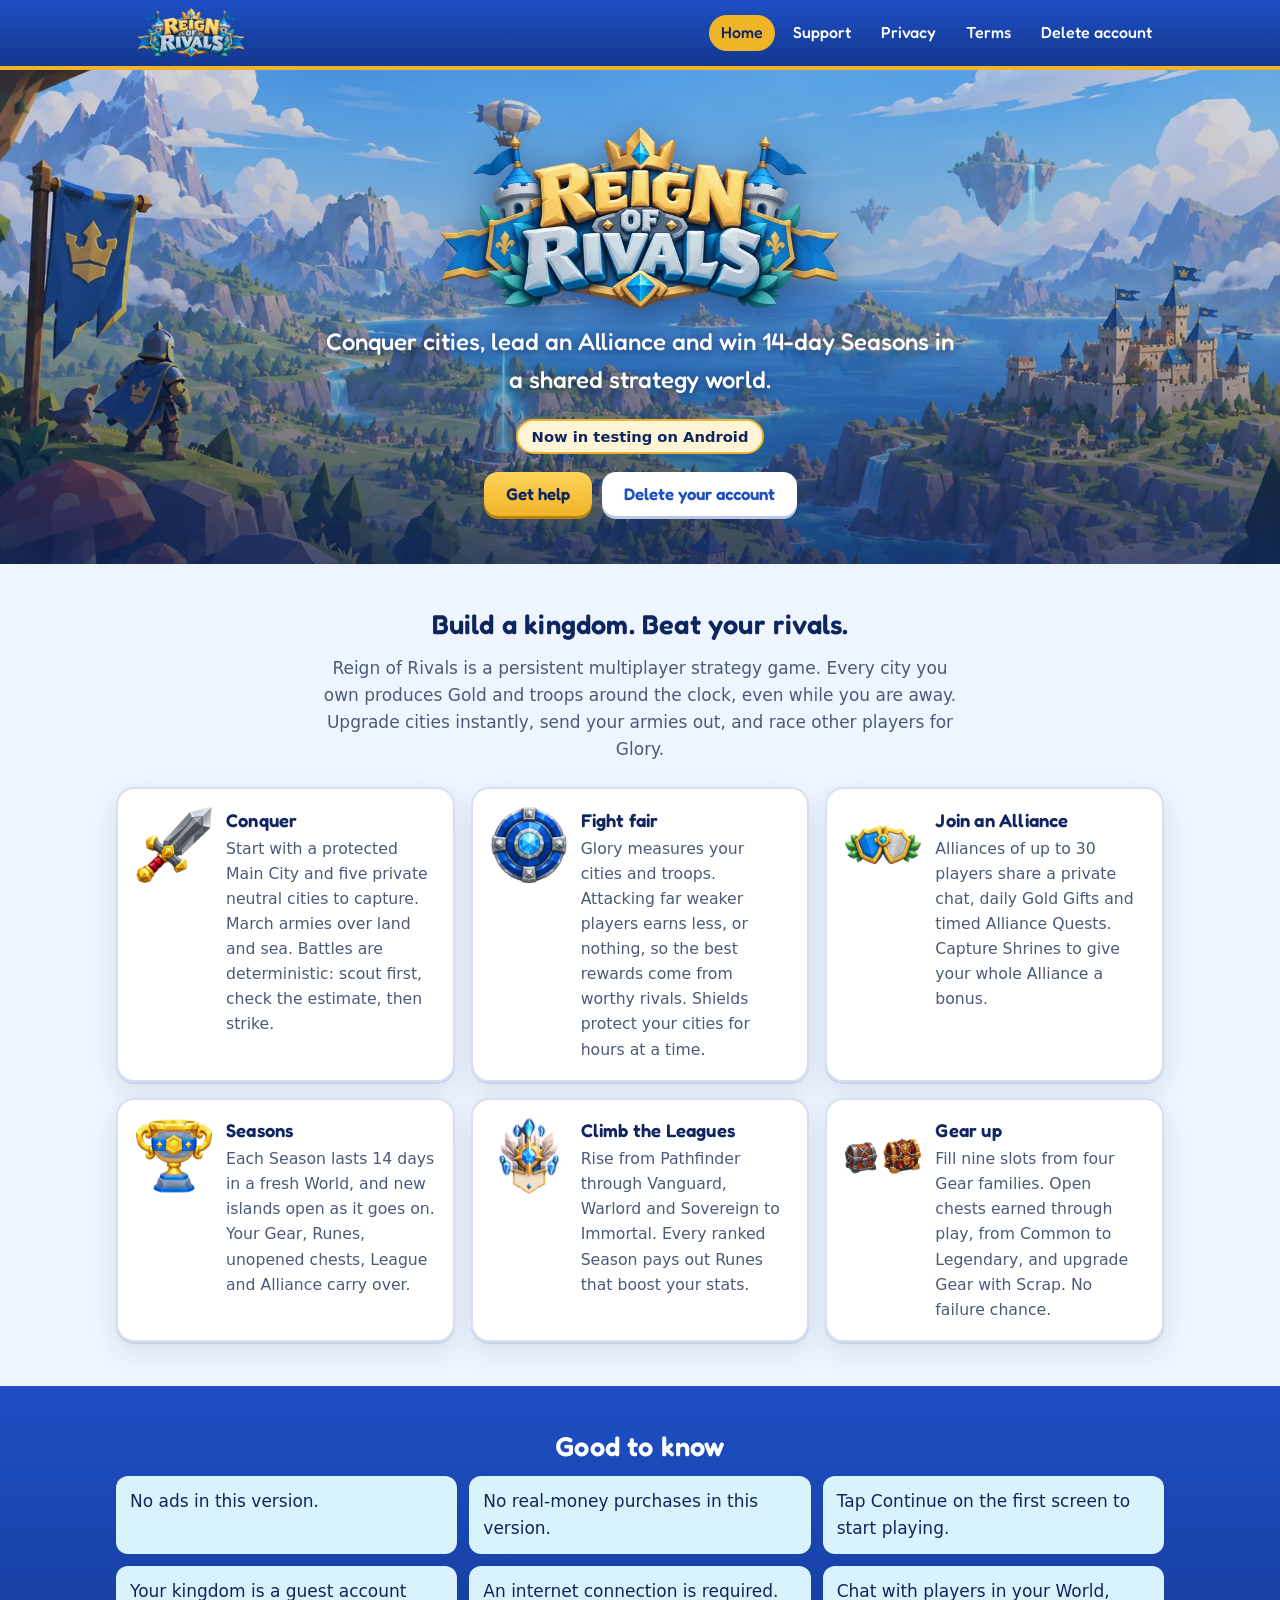
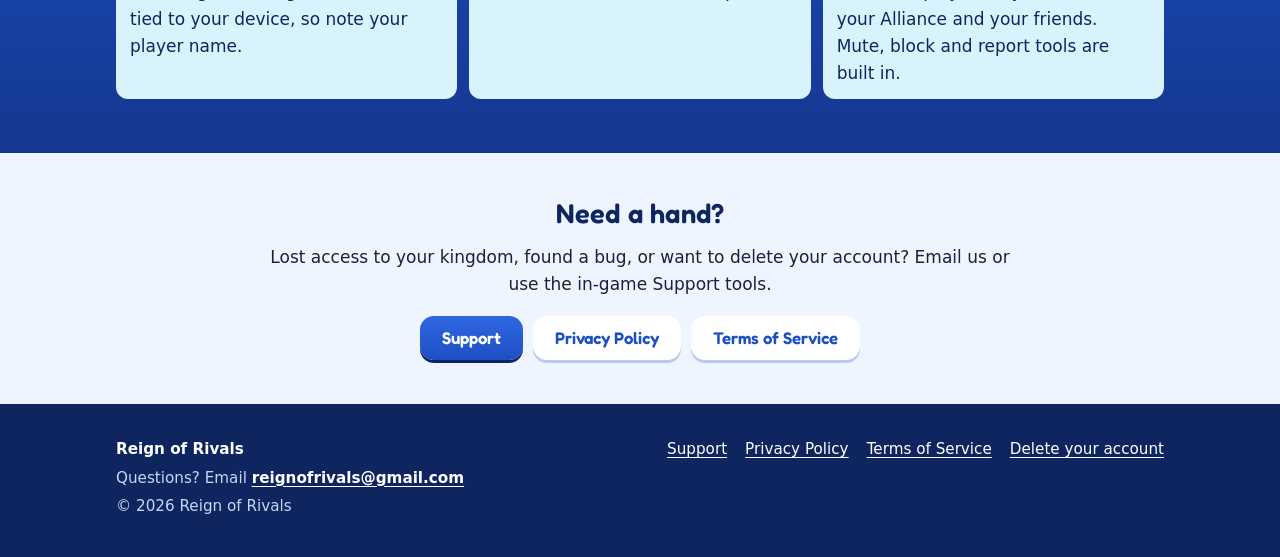
==== index.html @ 09ab2550 "Reign of Rivals public website: home, support, privacy, terms, account deletion Static HTML/CSS for " ====
<!doctype html>
<html lang="en">
<head>
<meta charset="utf-8">
<meta name="viewport" content="width=device-width, initial-scale=1">
<title>Reign of Rivals: conquer cities, lead an Alliance, win the Season</title>
<meta name="description" content="Reign of Rivals is a multiplayer strategy game for Android. Conquer cities, lead an Alliance and win 14-day Seasons.">
<link rel="canonical" href="https://kingdombeta.com/">
<meta name="robots" content="index, follow">
<meta name="theme-color" content="#1d4fc4">
<meta property="og:type" content="website">
<meta property="og:site_name" content="Reign of Rivals">
<meta property="og:title" content="Reign of Rivals: conquer cities, lead an Alliance, win the Season">
<meta property="og:description" content="Reign of Rivals is a multiplayer strategy game for Android. Conquer cities, lead an Alliance and win 14-day Seasons.">
<meta property="og:url" content="https://kingdombeta.com/">
<meta property="og:image" content="https://kingdombeta.com/assets/img/og-image.jpg">
<meta name="twitter:card" content="summary_large_image">
<link rel="icon" type="image/png" sizes="32x32" href="assets/img/icon-32.png">
<link rel="icon" type="image/png" sizes="192x192" href="assets/img/icon-192.png">
<link rel="apple-touch-icon" href="assets/img/icon-180.png">
<link rel="preload" href="assets/fonts/fredoka.woff2" as="font" type="font/woff2" crossorigin>
<link rel="stylesheet" href="assets/site.css">
</head>
<body>
<a class="skip" href="#main">Skip to content</a>
<header class="site-head">
  <div class="wrap">
    <a class="brand" href="./" aria-label="Reign of Rivals home"><img src="assets/img/logo-sm.webp" width="360" height="120" alt="Reign of Rivals"></a>
    <nav aria-label="Main">
    <ul class="nav">
      <li><a href="./" aria-current="page">Home</a></li>
      <li><a href="support">Support</a></li>
      <li><a href="privacy">Privacy</a></li>
      <li><a href="terms">Terms</a></li>
      <li><a href="delete-account">Delete account</a></li>
    </ul>
    </nav>
  </div>
</header>
<main id="main">
<section class="hero" aria-labelledby="hero-title">
  <picture class="hero-bg">
    <source media="(max-width: 700px)" srcset="assets/img/hero-m.webp">
    <img src="assets/img/hero.webp" width="1600" height="900" alt="" fetchpriority="high">
  </picture>
  <div class="hero-inner">
    <h1 id="hero-title" style="margin:0"><img class="hero-logo" src="assets/img/logo.webp" width="900" height="300" alt="Reign of Rivals"></h1>
    <p class="tag">Conquer cities, lead an Alliance and win 14-day Seasons in a shared strategy world.</p>
    <span class="pill">Now in testing on Android</span>
    <div class="cta">
      <a class="btn btn-gold" href="support">Get help</a>
      <a class="btn btn-light" href="delete-account">Delete your account</a>
    </div>
  </div>
</section>

<section class="section" aria-labelledby="about">
  <div class="wrap">
    <h2 id="about" class="section-title">Build a kingdom. Beat your rivals.</h2>
    <p class="lede">Reign of Rivals is a persistent multiplayer strategy game. Every city you own produces Gold and troops around the clock, even while you are away. Upgrade cities instantly, send your armies out, and race other players for Glory.</p>
    <div class="grid">
      <div class="card feature">
        <img src="assets/img/f-conquer.webp" width="76" height="76" alt="" loading="lazy" decoding="async">
        <div><h3>Conquer</h3><p>Start with a protected Main City and five private neutral cities to capture. March armies over land and sea. Battles are deterministic: scout first, check the estimate, then strike.</p></div>
      </div>
      <div class="card feature">
        <img src="assets/img/f-shield.webp" width="76" height="76" alt="" loading="lazy" decoding="async">
        <div><h3>Fight fair</h3><p>Glory measures your cities and troops. Attacking far weaker players earns less, or nothing, so the best rewards come from worthy rivals. Shields protect your cities for hours at a time.</p></div>
      </div>
      <div class="card feature">
        <img src="assets/img/f-alliance.webp" width="76" height="76" alt="" loading="lazy" decoding="async">
        <div><h3>Join an Alliance</h3><p>Alliances of up to 30 players share a private chat, daily Gold Gifts and timed Alliance Quests. Capture Shrines to give your whole Alliance a bonus.</p></div>
      </div>
      <div class="card feature">
        <img src="assets/img/f-season.webp" width="76" height="76" alt="" loading="lazy" decoding="async">
        <div><h3>Seasons</h3><p>Each Season lasts 14 days in a fresh World, and new islands open as it goes on. Your Gear, Runes, unopened chests, League and Alliance carry over.</p></div>
      </div>
      <div class="card feature">
        <img src="assets/img/f-league.webp" width="76" height="76" alt="" loading="lazy" decoding="async">
        <div><h3>Climb the Leagues</h3><p>Rise from Pathfinder through Vanguard, Warlord and Sovereign to Immortal. Every ranked Season pays out Runes that boost your stats.</p></div>
      </div>
      <div class="card feature">
        <img src="assets/img/f-gear.webp" width="76" height="76" alt="" loading="lazy" decoding="async">
        <div><h3>Gear up</h3><p>Fill nine slots from four Gear families. Open chests earned through play, from Common to Legendary, and upgrade Gear with Scrap. No failure chance.</p></div>
      </div>
    </div>
  </div>
</section>

<section class="section band" aria-labelledby="know">
  <div class="wrap">
    <h2 id="know" class="section-title">Good to know</h2>
    <ul class="facts" style="color:var(--royal-ink)">
      <li>No ads in this version.</li>
      <li>No real-money purchases in this version.</li>
      <li>Tap Continue on the first screen to start playing.</li>
      <li>Your kingdom is a guest account tied to your device, so note your player name.</li>
      <li>An internet connection is required.</li>
      <li>Chat with players in your World, your Alliance and your friends. Mute, block and report tools are built in.</li>
    </ul>
  </div>
</section>

<section class="section" aria-labelledby="help">
  <div class="wrap narrow" style="text-align:center">
    <h2 id="help" class="section-title">Need a hand?</h2>
    <p>Lost access to your kingdom, found a bug, or want to delete your account? Email us or use the in-game Support tools.</p>
    <div class="cta">
      <a class="btn btn-blue" href="support">Support</a>
      <a class="btn btn-light" href="privacy">Privacy Policy</a>
      <a class="btn btn-light" href="terms">Terms of Service</a>
    </div>
  </div>
</section>
</main>
<footer class="site-foot">
  <div class="wrap">
    <div>
      <p><strong style="color:#fff">Reign of Rivals</strong></p>
      <p>Questions? Email <a class="mail" href="mailto:reignofrivals@gmail.com">reignofrivals@gmail.com</a></p>
      <p>&copy; 2026 Reign of Rivals</p>
    </div>
    <nav aria-label="Footer">
      <ul>
        <li><a href="support">Support</a></li>
        <li><a href="privacy">Privacy Policy</a></li>
        <li><a href="terms">Terms of Service</a></li>
        <li><a href="delete-account">Delete your account</a></li>
      </ul>
    </nav>
  </div>
</footer>
</body>
</html>
---- assets/site.css ----
/* Reign of Rivals public site. One stylesheet, no framework. */
@font-face{font-family:"Fredoka";src:url("/assets/fonts/fredoka.woff2") format("woff2");font-weight:300 700;font-stretch:75% 125%;font-display:swap}

:root{
  --royal:#1d4fc4;--royal-deep:#14378f;--royal-ink:#0f2560;
  --cyan:#25b9e8;--cyan-soft:#d9f3fc;
  --gold:#f0b429;--gold-deep:#b9800f;--gold-soft:#fff4d6;
  --sky:#eef5ff;--paper:#ffffff;--ink:#16233f;--muted:#4c5a78;--line:#d5e0f2;
  --danger:#b4232f;
  --radius:18px;--radius-sm:12px;
  --shadow:0 2px 0 rgba(15,37,96,.10),0 10px 28px rgba(15,37,96,.10);
  --head:"Fredoka","Trebuchet MS","Segoe UI",system-ui,sans-serif;
  --body:system-ui,-apple-system,"Segoe UI",Roboto,"Helvetica Neue",Arial,sans-serif;
}
*{box-sizing:border-box}
html{-webkit-text-size-adjust:100%;scroll-behavior:smooth}
@media (prefers-reduced-motion:reduce){html{scroll-behavior:auto}}
body{margin:0;background:var(--sky);color:var(--ink);font:17px/1.6 var(--body);overflow-x:hidden}
img{max-width:100%;height:auto;display:block}
a{color:var(--royal);text-underline-offset:3px}
a:hover{color:var(--royal-deep)}
:focus-visible{outline:3px solid var(--gold);outline-offset:3px;border-radius:6px}
h1,h2,h3{font-family:var(--head);font-weight:600;line-height:1.2;color:var(--royal-ink);letter-spacing:.2px}
h1{font-size:clamp(1.9rem,5.5vw,2.7rem);margin:0 0 .4em}
h2{font-size:clamp(1.35rem,3.6vw,1.7rem);margin:1.8em 0 .5em}
h3{font-size:1.15rem;margin:1.4em 0 .4em}
p,ul,ol{margin:.6em 0}
ul,ol{padding-left:1.4em}
li{margin:.3em 0}
strong{color:var(--royal-ink)}
.skip{position:absolute;left:-999px;top:8px;background:var(--paper);padding:8px 14px;border-radius:8px;z-index:10}
.skip:focus{left:16px}
.wrap{max-width:1080px;margin:0 auto;padding:0 16px}
.narrow{max-width:800px}

/* Header */
.site-head{background:linear-gradient(180deg,var(--royal) 0%,var(--royal-deep) 100%);border-bottom:4px solid var(--gold);position:relative;z-index:2}
.site-head .wrap{display:flex;align-items:center;justify-content:space-between;gap:12px;flex-wrap:wrap;padding-top:8px;padding-bottom:8px}
.brand{display:block;flex:0 0 auto}
.brand img{width:150px;height:auto}
.nav{display:flex;flex-wrap:wrap;gap:4px 6px;margin:0;padding:0;list-style:none}
.nav a{display:block;color:#fff;text-decoration:none;font-family:var(--head);font-weight:500;font-size:1rem;padding:8px 12px;border-radius:999px;line-height:1.2}
.nav a:hover{background:rgba(255,255,255,.14);color:#fff}
.nav a[aria-current="page"]{background:var(--gold);color:var(--royal-ink)}
@media (max-width:720px){
  .site-head .wrap{justify-content:center}
  .brand img{width:132px}
  .nav{justify-content:center}
  .nav a{font-size:.95rem;padding:7px 10px}
}

/* Hero */
.hero{position:relative;color:#fff;overflow:hidden;background:#3c7fd6}
.hero picture,.hero .hero-bg{position:absolute;inset:0}
.hero .hero-bg img{width:100%;height:100%;object-fit:cover;object-position:60% 40%}
.hero::after{content:"";position:absolute;inset:0;background:linear-gradient(180deg,rgba(15,37,96,.15) 0%,rgba(15,37,96,.30) 55%,rgba(15,37,96,.78) 100%)}
.hero-inner{position:relative;z-index:1;text-align:center;padding:56px 16px 48px;max-width:860px;margin:0 auto}
.hero-logo{width:min(560px,92%);margin:0 auto 10px;filter:drop-shadow(0 8px 18px rgba(10,25,70,.45))}
.hero p.tag{font-family:var(--head);font-size:clamp(1.15rem,3.4vw,1.5rem);font-weight:500;margin:.3em auto .8em;max-width:640px;text-shadow:0 2px 8px rgba(10,25,70,.7)}
.pill{display:inline-block;background:var(--gold-soft);color:var(--royal-ink);border:2px solid var(--gold);border-radius:999px;padding:4px 14px;font-weight:600;font-size:.92rem}
.cta{display:flex;gap:10px;justify-content:center;flex-wrap:wrap;margin-top:18px}
.btn{display:inline-block;font-family:var(--head);font-weight:600;font-size:1.05rem;text-decoration:none;padding:12px 22px;border-radius:14px;border:0;line-height:1.2;transition:transform .12s ease}
.btn:hover{transform:translateY(-1px)}
@media (prefers-reduced-motion:reduce){.btn{transition:none}.btn:hover{transform:none}}
.btn-gold{background:linear-gradient(180deg,#ffd35a,var(--gold));color:var(--royal-ink);box-shadow:0 3px 0 var(--gold-deep)}
.btn-gold:hover{color:var(--royal-ink)}
.btn-light{background:#fff;color:var(--royal);box-shadow:0 3px 0 #b9c9ea}
.btn-light:hover{color:var(--royal-deep)}
.btn-blue{background:linear-gradient(180deg,#2f66e0,var(--royal));color:#fff;box-shadow:0 3px 0 var(--royal-ink)}
.btn-blue:hover{color:#fff}

/* Sections and cards */
.section{padding:44px 0}
.section-title{text-align:center;margin-top:0}
.lede{text-align:center;color:var(--muted);max-width:640px;margin:0 auto 24px}
.grid{display:grid;grid-template-columns:repeat(auto-fit,minmax(min(100%,300px),1fr));gap:16px}
.card{background:var(--paper);border:2px solid var(--line);border-radius:var(--radius);padding:18px;box-shadow:var(--shadow)}
.feature{display:flex;gap:14px;align-items:flex-start}
.feature img{width:76px;height:76px;flex:0 0 76px}
.feature h3{margin:.1em 0 .25em}
.feature p{margin:0;color:var(--muted);font-size:.98rem}
.facts{display:grid;grid-template-columns:repeat(auto-fit,minmax(min(100%,290px),1fr));gap:12px;list-style:none;padding:0}
.facts li{background:var(--cyan-soft);border-radius:var(--radius-sm);padding:12px 14px;margin:0;font-weight:500}
.band{background:linear-gradient(180deg,var(--royal) 0%,var(--royal-deep) 100%);color:#fff}
.band h2{color:#fff}
.band a{color:#fff}

/* Document pages */
.page-head{background:linear-gradient(180deg,#dcebff 0%,var(--sky) 100%);padding:34px 0 8px}
.page-head p.meta{color:var(--muted);margin:0}
.doc{background:var(--paper);border:2px solid var(--line);border-radius:var(--radius);padding:22px 20px 26px;margin:16px auto 48px;box-shadow:var(--shadow)}
.doc>h2:first-child{margin-top:.2em}
.doc h2{border-top:2px solid var(--line);padding-top:.9em}
.doc h2.plain{border-top:0;padding-top:0}
@media (max-width:480px){.doc{padding:18px 14px 22px}body{font-size:16px}}
.toc{background:var(--sky);border-radius:var(--radius-sm);padding:12px 16px;margin:12px 0 4px}
.toc ol{margin:.2em 0;columns:2 220px;column-gap:24px}
.toc li{break-inside:avoid}
.note{border-left:5px solid var(--cyan);background:var(--cyan-soft);border-radius:10px;padding:12px 14px;margin:14px 0}
.note.gold{border-left-color:var(--gold);background:var(--gold-soft)}
.note.warn{border-left-color:var(--danger);background:#fdecee}
.note p:first-child{margin-top:0}.note p:last-child{margin-bottom:0}
.steps{counter-reset:s;list-style:none;padding:0}
.steps>li{counter-increment:s;position:relative;padding-left:46px;margin:.7em 0;min-height:34px}
.steps>li::before{content:counter(s);position:absolute;left:0;top:-2px;width:34px;height:34px;border-radius:50%;background:var(--royal);color:#fff;font-family:var(--head);font-weight:600;display:flex;align-items:center;justify-content:center}
.table-wrap{overflow-x:auto;margin:12px 0;border-radius:var(--radius-sm);border:2px solid var(--line)}
table{border-collapse:collapse;width:100%;font-size:.95rem}
th,td{padding:10px 12px;text-align:left;vertical-align:top;border-bottom:1px solid var(--line)}
tr:last-child td{border-bottom:0}
th{background:var(--sky);font-family:var(--head);font-weight:600;color:var(--royal-ink)}
td:first-child{width:46%}
@media (max-width:560px){
  table,thead,tbody,tr,th,td{display:block}
  thead{position:absolute;left:-9999px}
  tr{border-bottom:2px solid var(--line);padding:8px 0}
  tr:last-child{border-bottom:0}
  td{border:0;padding:4px 12px;width:auto!important}
  td::before{content:attr(data-label);display:block;font-weight:700;font-size:.8rem;text-transform:uppercase;letter-spacing:.04em;color:var(--muted)}
}
.ui{font-weight:700;color:var(--royal-ink);white-space:nowrap}
.mail{font-weight:700;overflow-wrap:anywhere}
.cols{display:grid;grid-template-columns:repeat(auto-fit,minmax(min(100%,300px),1fr));gap:16px;margin:16px 0}
.cols .card h3{margin-top:0}

/* Footer */
.site-foot{background:var(--royal-ink);color:#c9d6f3;padding:28px 0 34px;font-size:.95rem}
.site-foot .wrap{display:flex;flex-wrap:wrap;gap:16px 28px;justify-content:space-between;align-items:flex-start}
.site-foot a{color:#fff}
.site-foot ul{list-style:none;padding:0;margin:0;display:flex;flex-wrap:wrap;gap:6px 18px}
.site-foot p{margin:.3em 0}
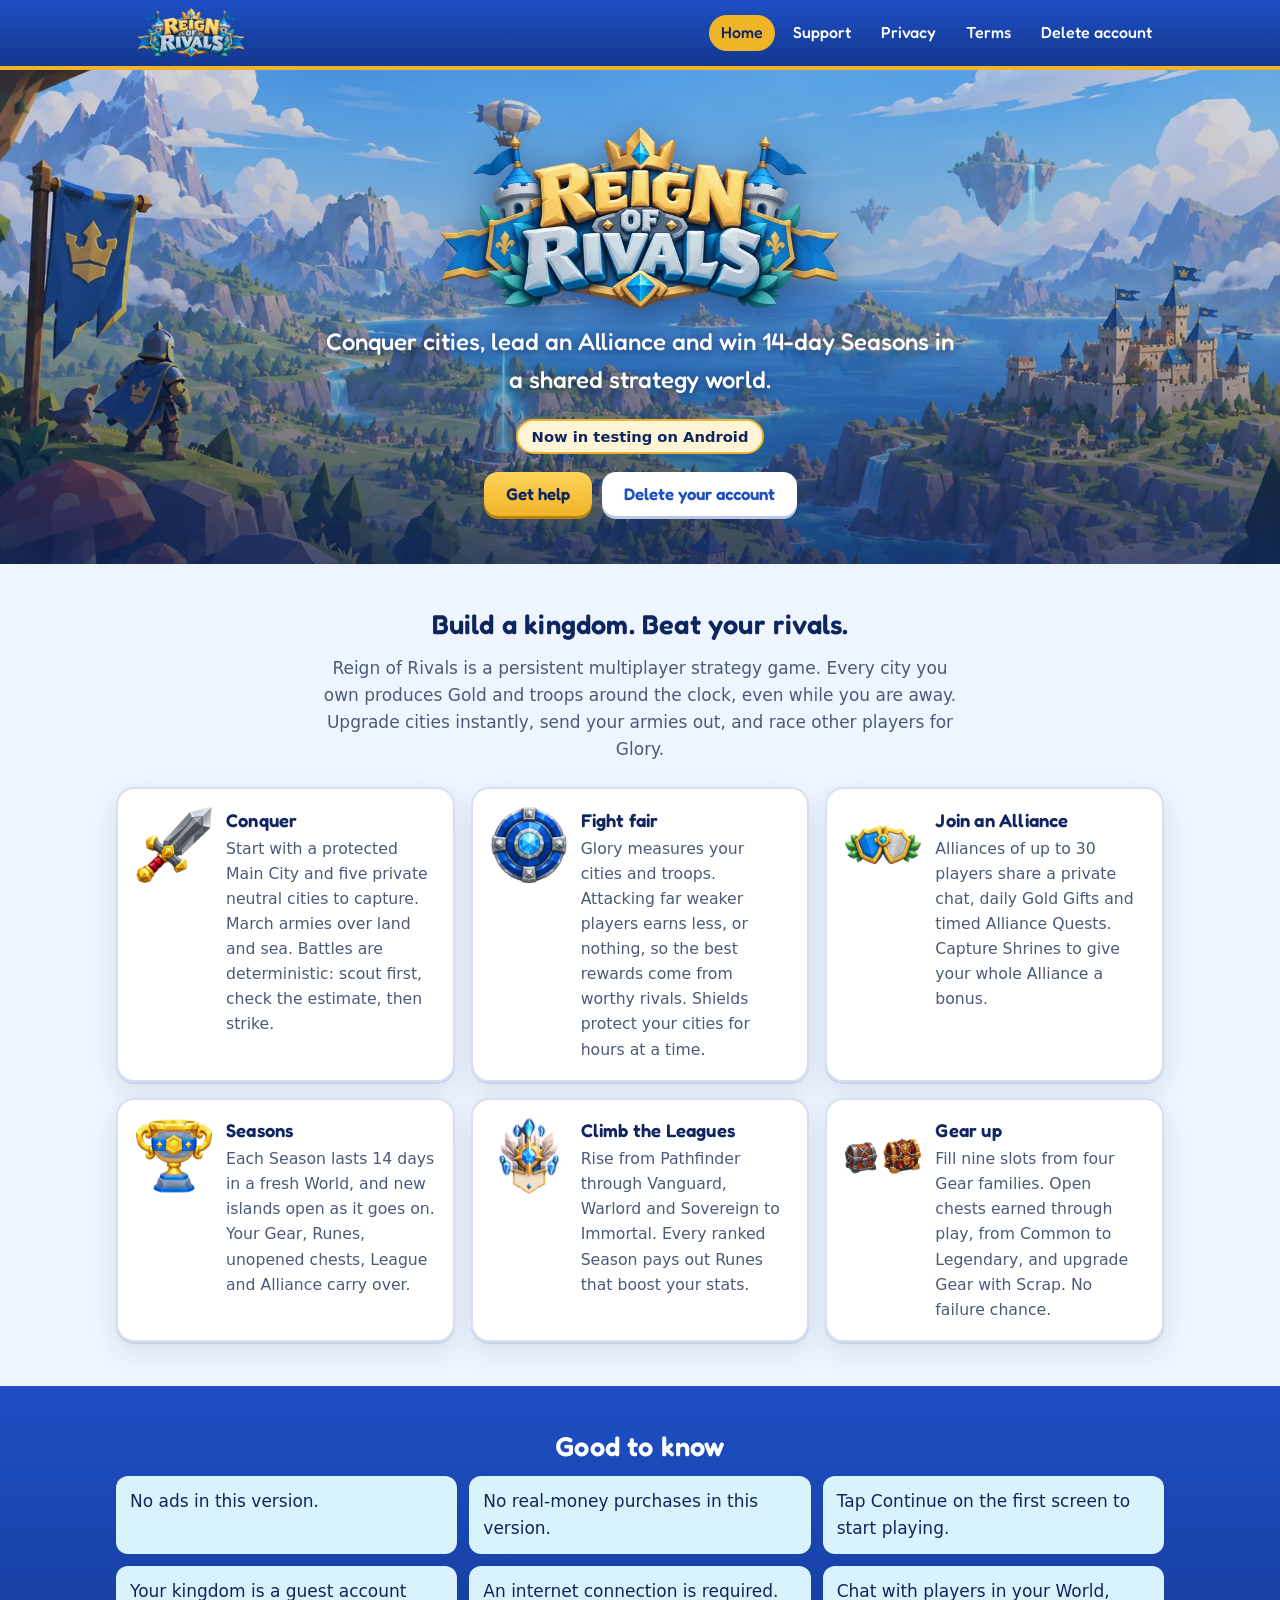
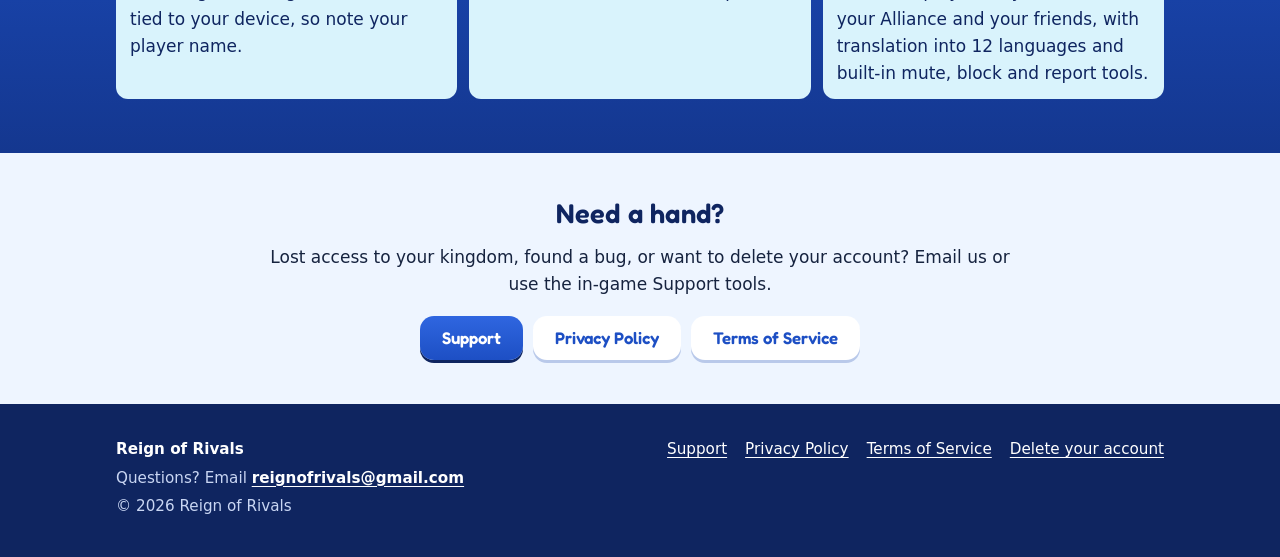
==== commit a6e41bf8: "Sync legal pages with the live game: translation, starter-land reclaim, age 14+ - Privacy: Google Cl" ====
--- a/index.html
+++ b/index.html
@@ -96,7 +96,7 @@
       <li>Tap Continue on the first screen to start playing.</li>
       <li>Your kingdom is a guest account tied to your device, so note your player name.</li>
       <li>An internet connection is required.</li>
-      <li>Chat with players in your World, your Alliance and your friends. Mute, block and report tools are built in.</li>
+      <li>Chat with players in your World, your Alliance and your friends, with translation into 12 languages and built-in mute, block and report tools.</li>
     </ul>
   </div>
 </section>
--- a/assets/site.css
+++ b/assets/site.css
@@ -1,5 +1,5 @@
 /* Reign of Rivals public site. One stylesheet, no framework. */
-@font-face{font-family:"Fredoka";src:url("/assets/fonts/fredoka.woff2") format("woff2");font-weight:300 700;font-stretch:75% 125%;font-display:swap}
+@font-face{font-family:"Fredoka";src:url("fonts/fredoka.woff2") format("woff2");font-weight:300 700;font-stretch:75% 125%;font-display:swap}
 
 :root{
   --royal:#1d4fc4;--royal-deep:#14378f;--royal-ink:#0f2560;
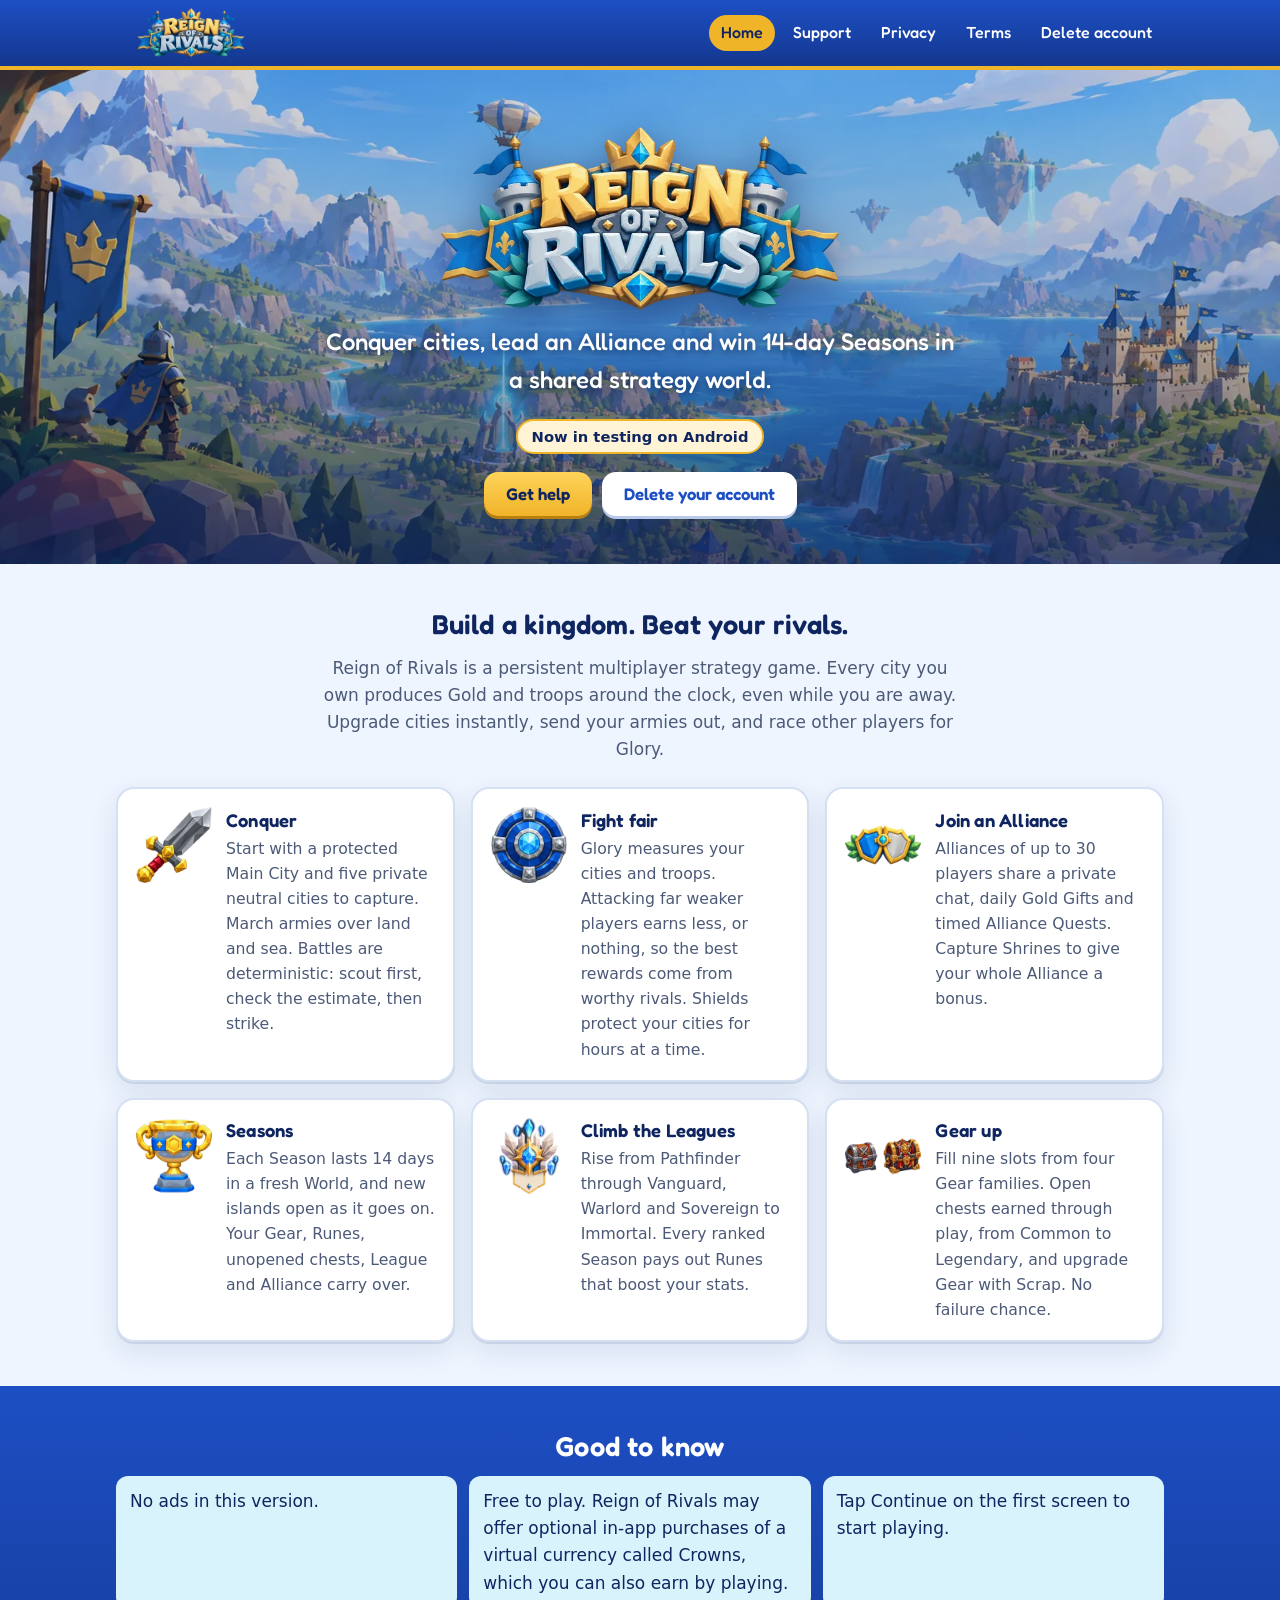
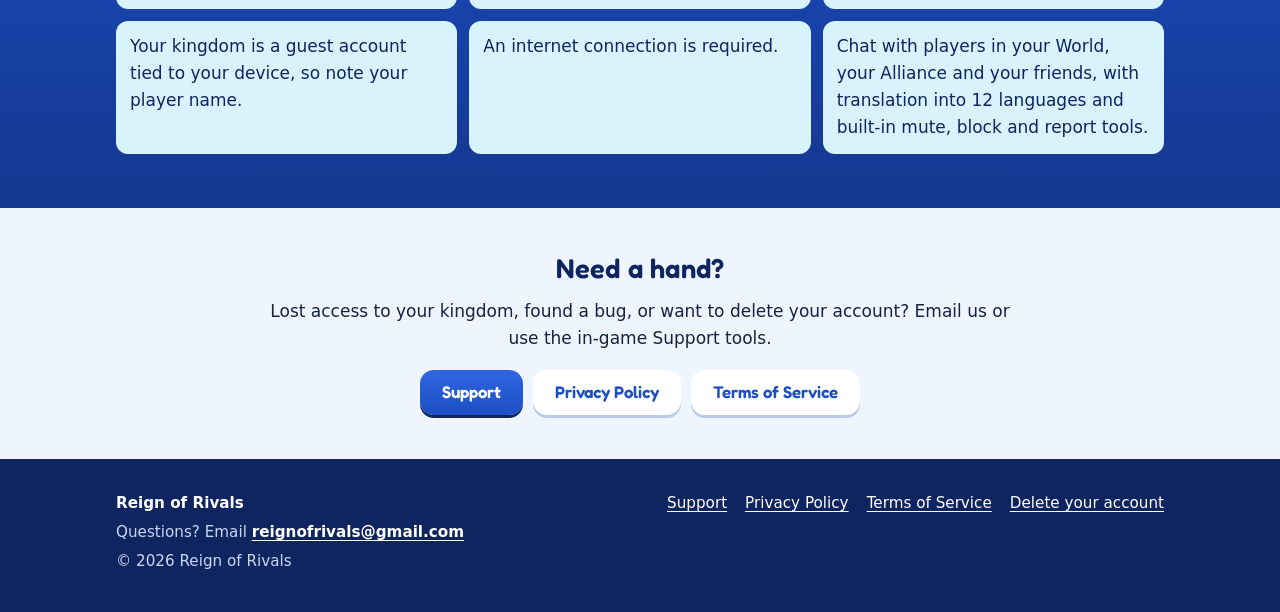
==== commit 9e4294d3: "Replace "no real-money purchases" with optional Crown purchases via Google Play Home, Terms, Privacy" ====
--- a/index.html
+++ b/index.html
@@ -92,7 +92,7 @@
     <h2 id="know" class="section-title">Good to know</h2>
     <ul class="facts" style="color:var(--royal-ink)">
       <li>No ads in this version.</li>
-      <li>No real-money purchases in this version.</li>
+      <li>Free to play. Reign of Rivals may offer optional in-app purchases of a virtual currency called Crowns, which you can also earn by playing.</li>
       <li>Tap Continue on the first screen to start playing.</li>
       <li>Your kingdom is a guest account tied to your device, so note your player name.</li>
       <li>An internet connection is required.</li>
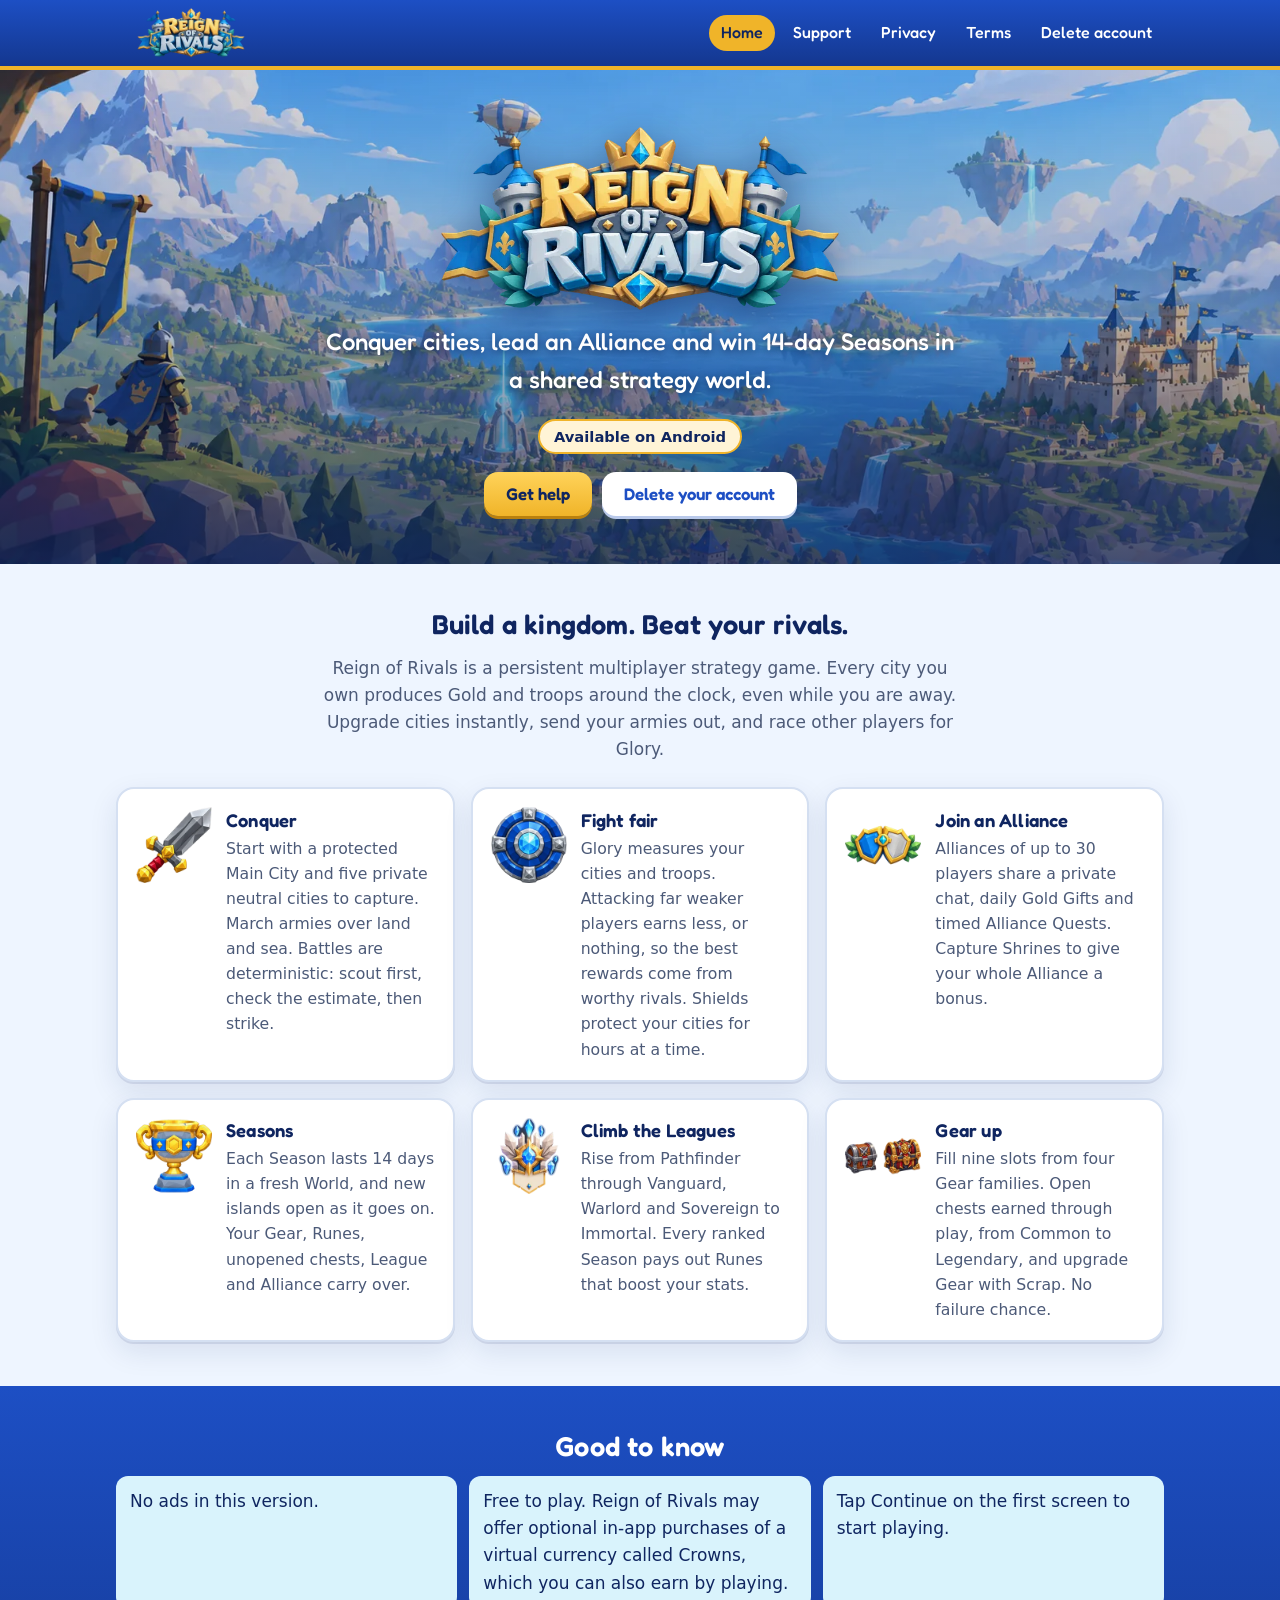
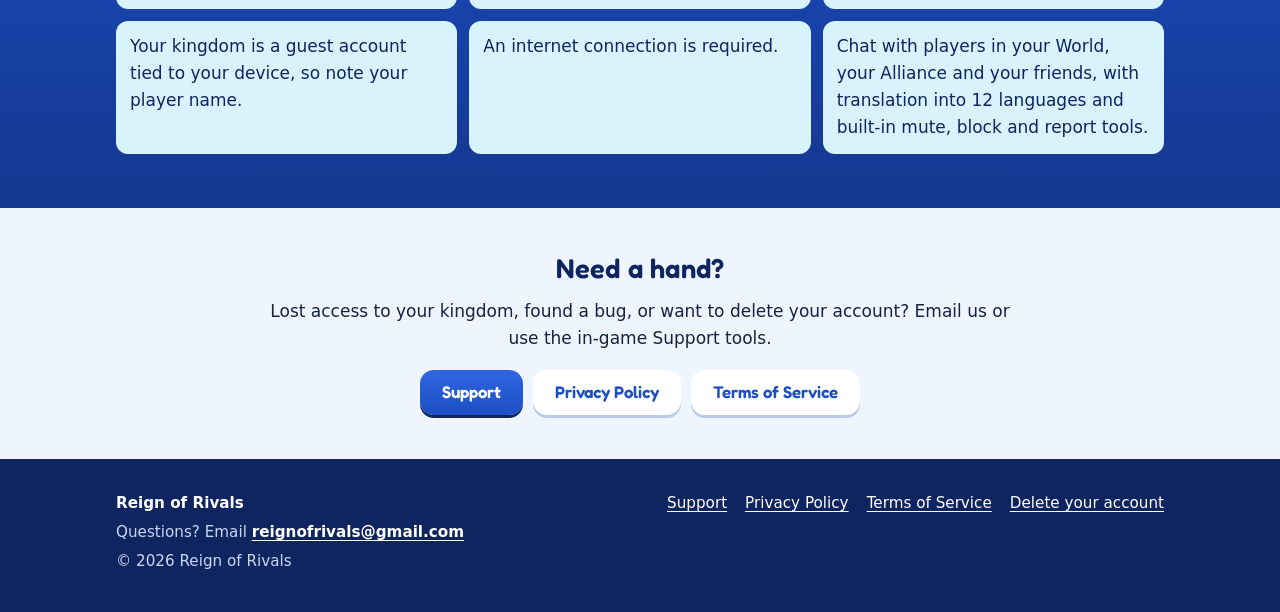
==== commit d95b6071: "Public launch legal text (prepared, not published): Terms section 8 without testing wording, optiona" ====
--- a/index.html
+++ b/index.html
@@ -46,7 +46,7 @@
   <div class="hero-inner">
     <h1 id="hero-title" style="margin:0"><img class="hero-logo" src="assets/img/logo.webp" width="900" height="300" alt="Reign of Rivals"></h1>
     <p class="tag">Conquer cities, lead an Alliance and win 14-day Seasons in a shared strategy world.</p>
-    <span class="pill">Now in testing on Android</span>
+    <span class="pill">Available on Android</span>
     <div class="cta">
       <a class="btn btn-gold" href="support">Get help</a>
       <a class="btn btn-light" href="delete-account">Delete your account</a>
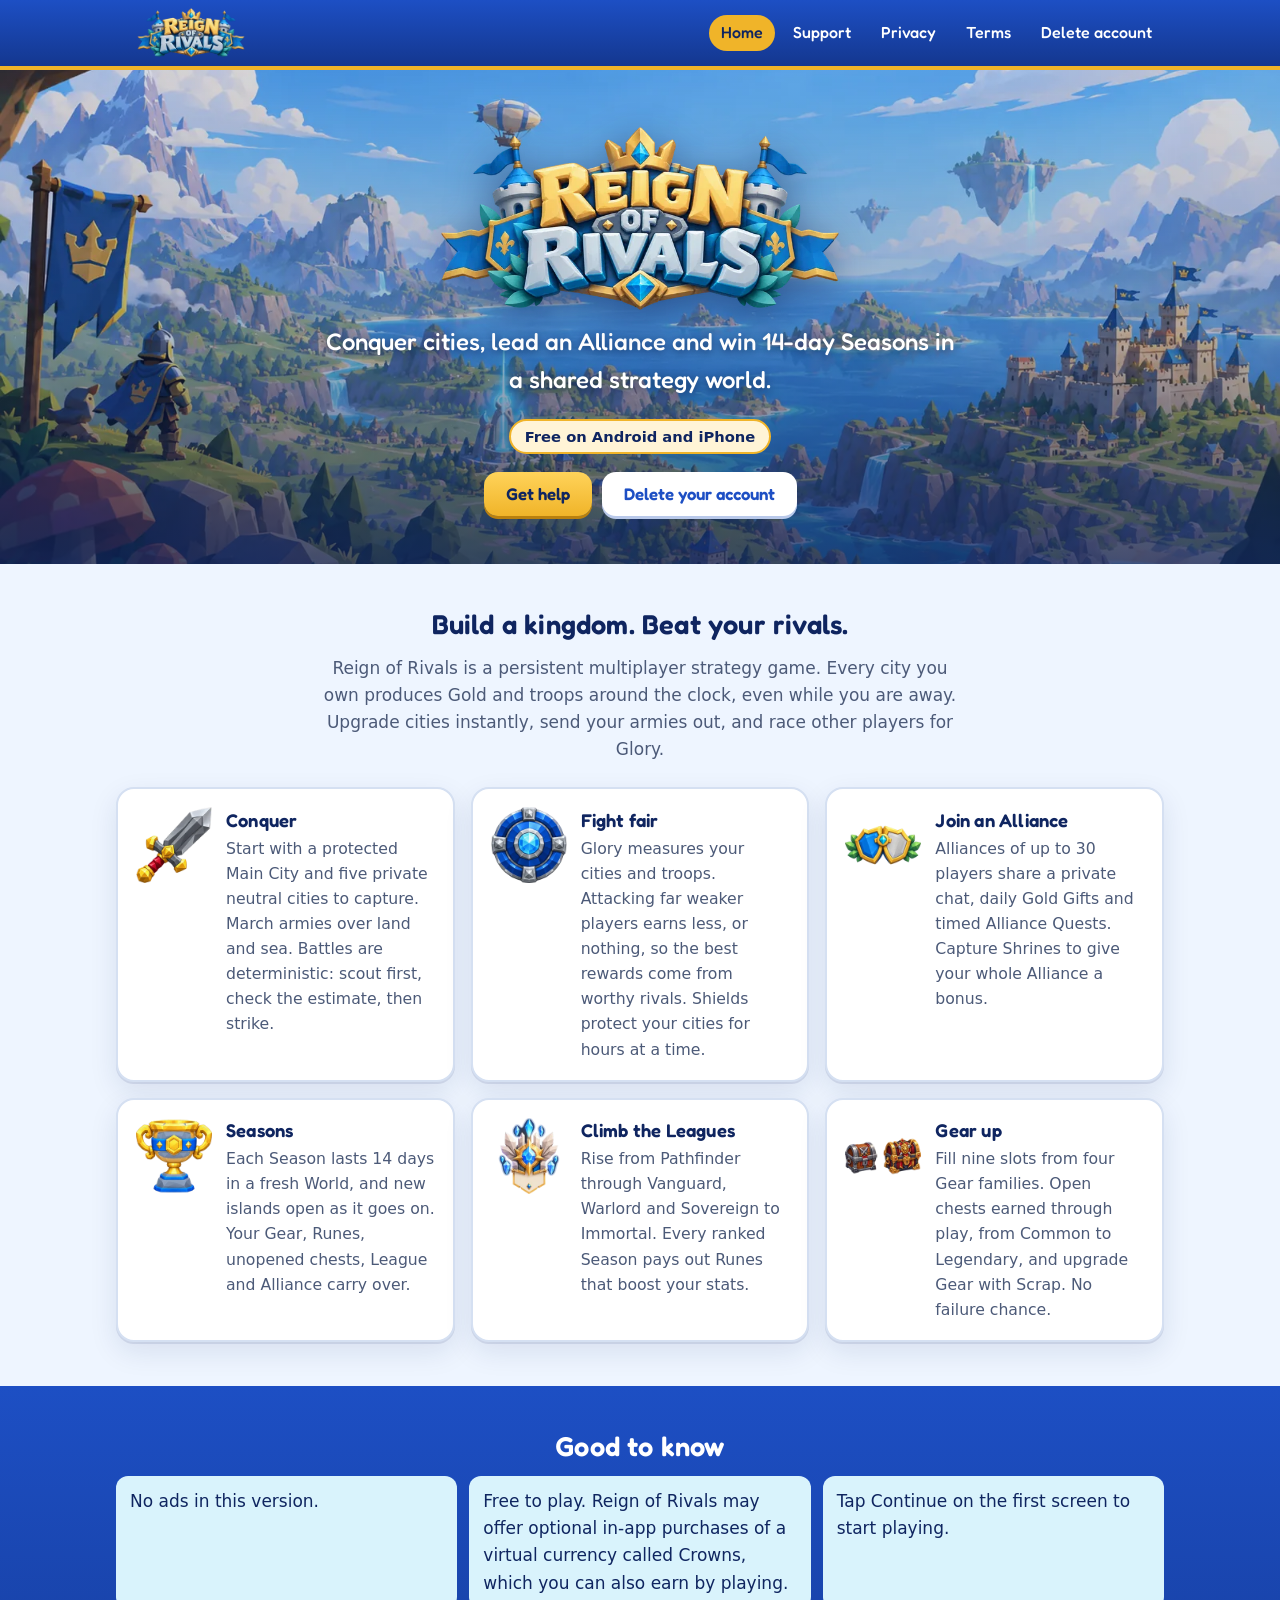
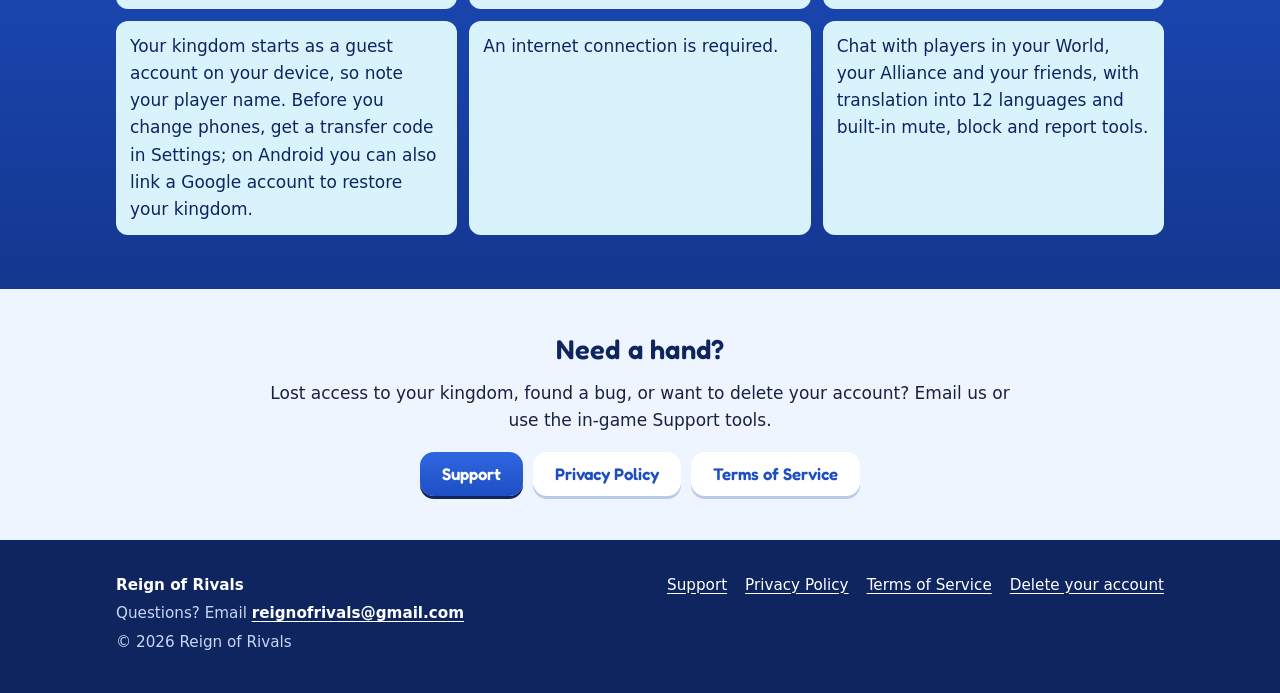
==== commit eec232a0: "Legal pages for V15: iOS, optional Google sign-in, transfer codes, web deletion - Privacy/Terms/Supp" ====
--- a/index.html
+++ b/index.html
@@ -4,14 +4,14 @@
 <meta charset="utf-8">
 <meta name="viewport" content="width=device-width, initial-scale=1">
 <title>Reign of Rivals: conquer cities, lead an Alliance, win the Season</title>
-<meta name="description" content="Reign of Rivals is a multiplayer strategy game for Android. Conquer cities, lead an Alliance and win 14-day Seasons.">
+<meta name="description" content="Reign of Rivals is a free multiplayer strategy game for Android and iPhone. Conquer cities, lead an Alliance and win 14-day Seasons.">
 <link rel="canonical" href="https://kingdombeta.com/">
 <meta name="robots" content="index, follow">
 <meta name="theme-color" content="#1d4fc4">
 <meta property="og:type" content="website">
 <meta property="og:site_name" content="Reign of Rivals">
 <meta property="og:title" content="Reign of Rivals: conquer cities, lead an Alliance, win the Season">
-<meta property="og:description" content="Reign of Rivals is a multiplayer strategy game for Android. Conquer cities, lead an Alliance and win 14-day Seasons.">
+<meta property="og:description" content="Reign of Rivals is a free multiplayer strategy game for Android and iPhone. Conquer cities, lead an Alliance and win 14-day Seasons.">
 <meta property="og:url" content="https://kingdombeta.com/">
 <meta property="og:image" content="https://kingdombeta.com/assets/img/og-image.jpg">
 <meta name="twitter:card" content="summary_large_image">
@@ -46,7 +46,7 @@
   <div class="hero-inner">
     <h1 id="hero-title" style="margin:0"><img class="hero-logo" src="assets/img/logo.webp" width="900" height="300" alt="Reign of Rivals"></h1>
     <p class="tag">Conquer cities, lead an Alliance and win 14-day Seasons in a shared strategy world.</p>
-    <span class="pill">Available on Android</span>
+    <span class="pill">Free on Android and iPhone</span>
     <div class="cta">
       <a class="btn btn-gold" href="support">Get help</a>
       <a class="btn btn-light" href="delete-account">Delete your account</a>
@@ -94,7 +94,7 @@
       <li>No ads in this version.</li>
       <li>Free to play. Reign of Rivals may offer optional in-app purchases of a virtual currency called Crowns, which you can also earn by playing.</li>
       <li>Tap Continue on the first screen to start playing.</li>
-      <li>Your kingdom is a guest account tied to your device, so note your player name.</li>
+      <li>Your kingdom starts as a guest account on your device, so note your player name. Before you change phones, get a transfer code in Settings; on Android you can also link a Google account to restore your kingdom.</li>
       <li>An internet connection is required.</li>
       <li>Chat with players in your World, your Alliance and your friends, with translation into 12 languages and built-in mute, block and report tools.</li>
     </ul>
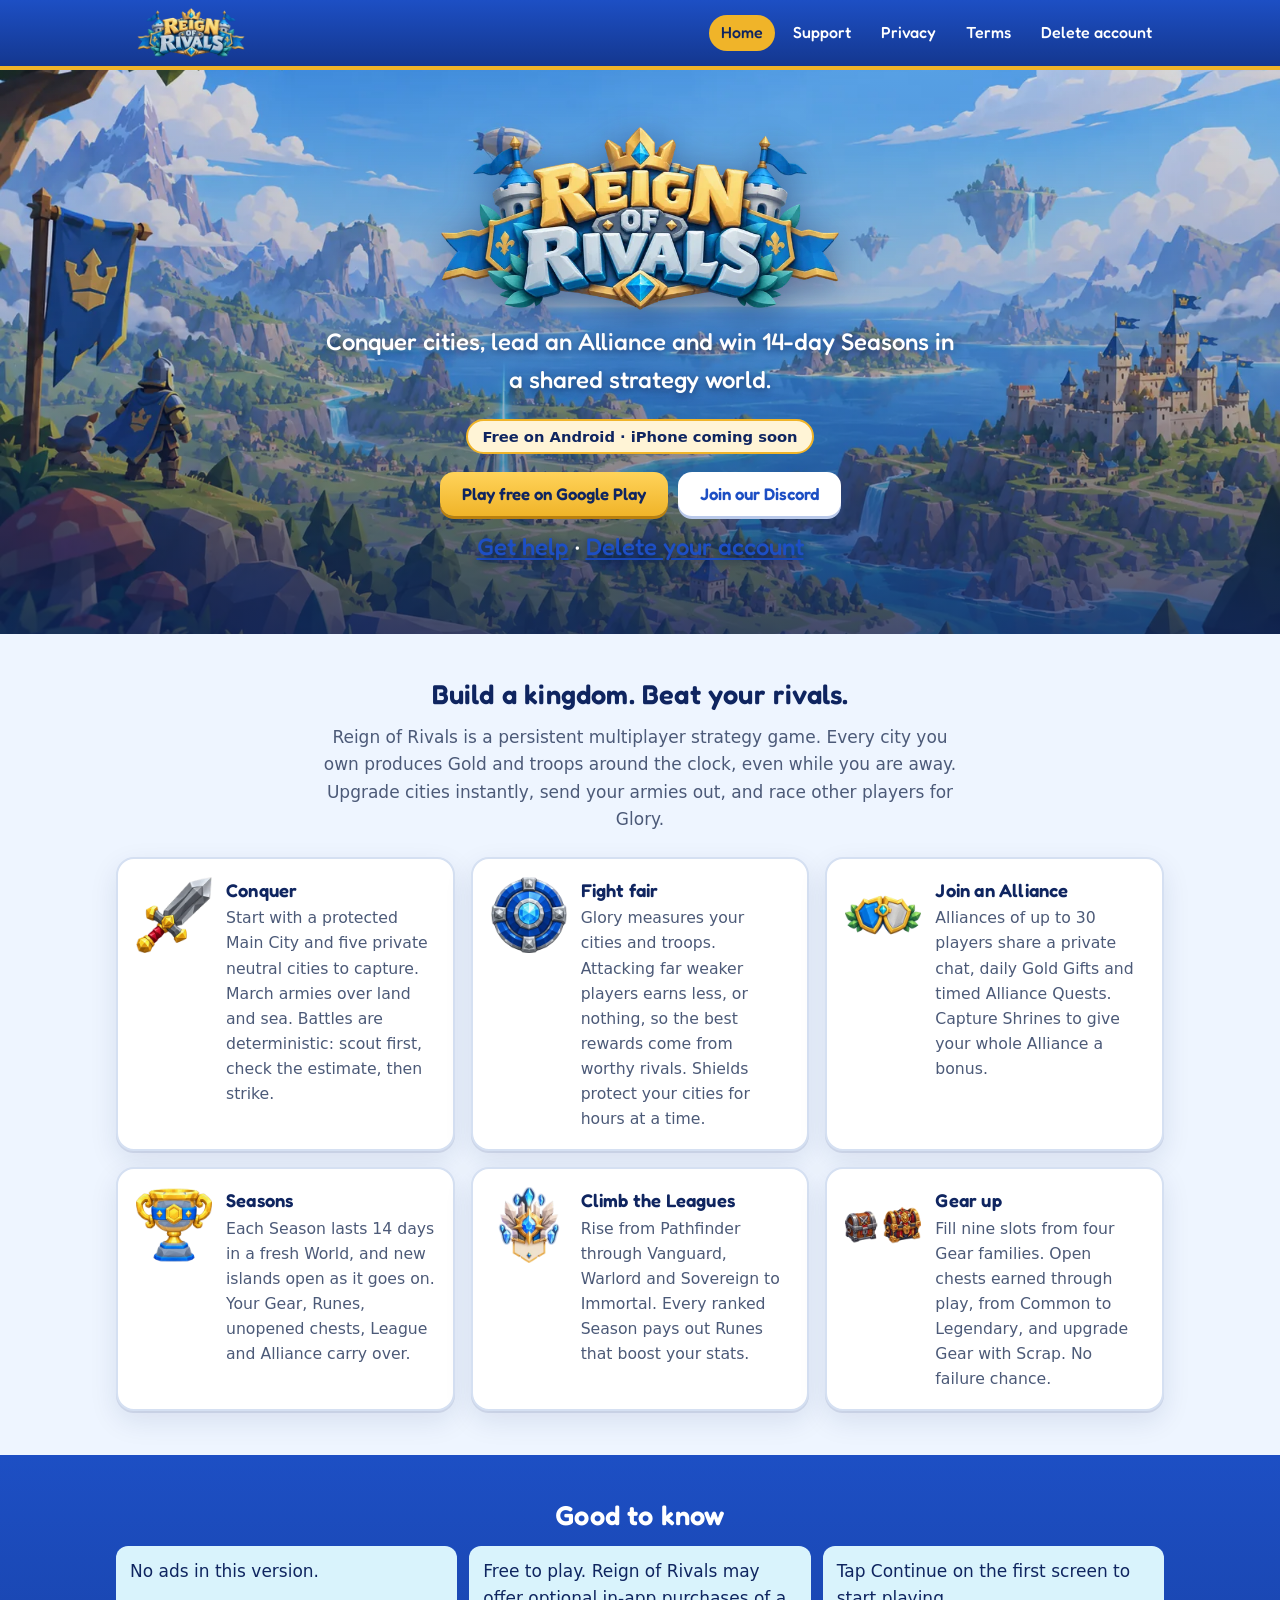
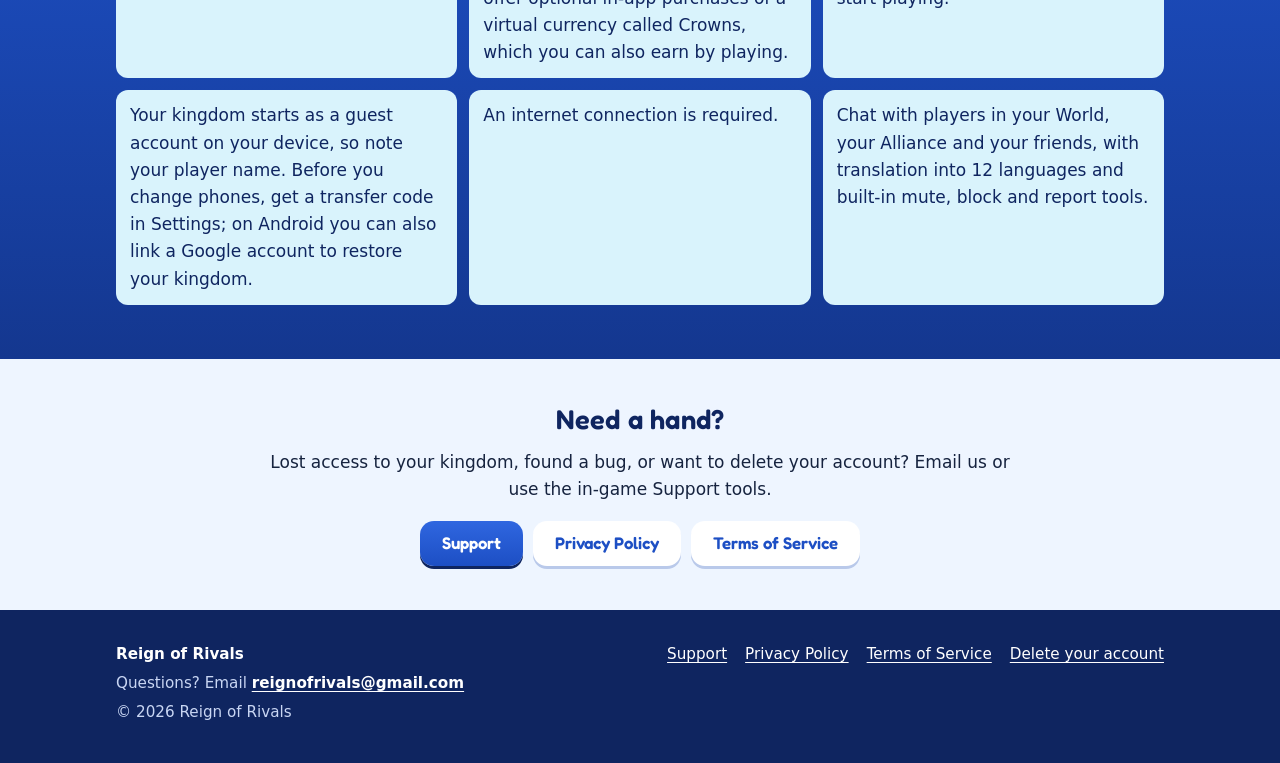
==== commit 7ebed5e4: "V16 site: refunds remove Crowns automatically (Terms 7.2), device link in Privacy, Play + Discord bu" ====
--- a/index.html
+++ b/index.html
@@ -46,11 +46,12 @@
   <div class="hero-inner">
     <h1 id="hero-title" style="margin:0"><img class="hero-logo" src="assets/img/logo.webp" width="900" height="300" alt="Reign of Rivals"></h1>
     <p class="tag">Conquer cities, lead an Alliance and win 14-day Seasons in a shared strategy world.</p>
-    <span class="pill">Free on Android and iPhone</span>
+    <span class="pill">Free on Android &middot; iPhone coming soon</span>
     <div class="cta">
-      <a class="btn btn-gold" href="support">Get help</a>
-      <a class="btn btn-light" href="delete-account">Delete your account</a>
+      <a class="btn btn-gold" href="https://play.google.com/store/apps/details?id=com.reignofrivals.game" rel="noopener">Play free on Google Play</a>
+      <a class="btn btn-light" href="https://discord.gg/gFramWsFrR" rel="noopener">Join our Discord</a>
     </div>
+    <p class="tag" style="margin-top:12px"><a href="support">Get help</a> &middot; <a href="delete-account">Delete your account</a></p>
   </div>
 </section>
 
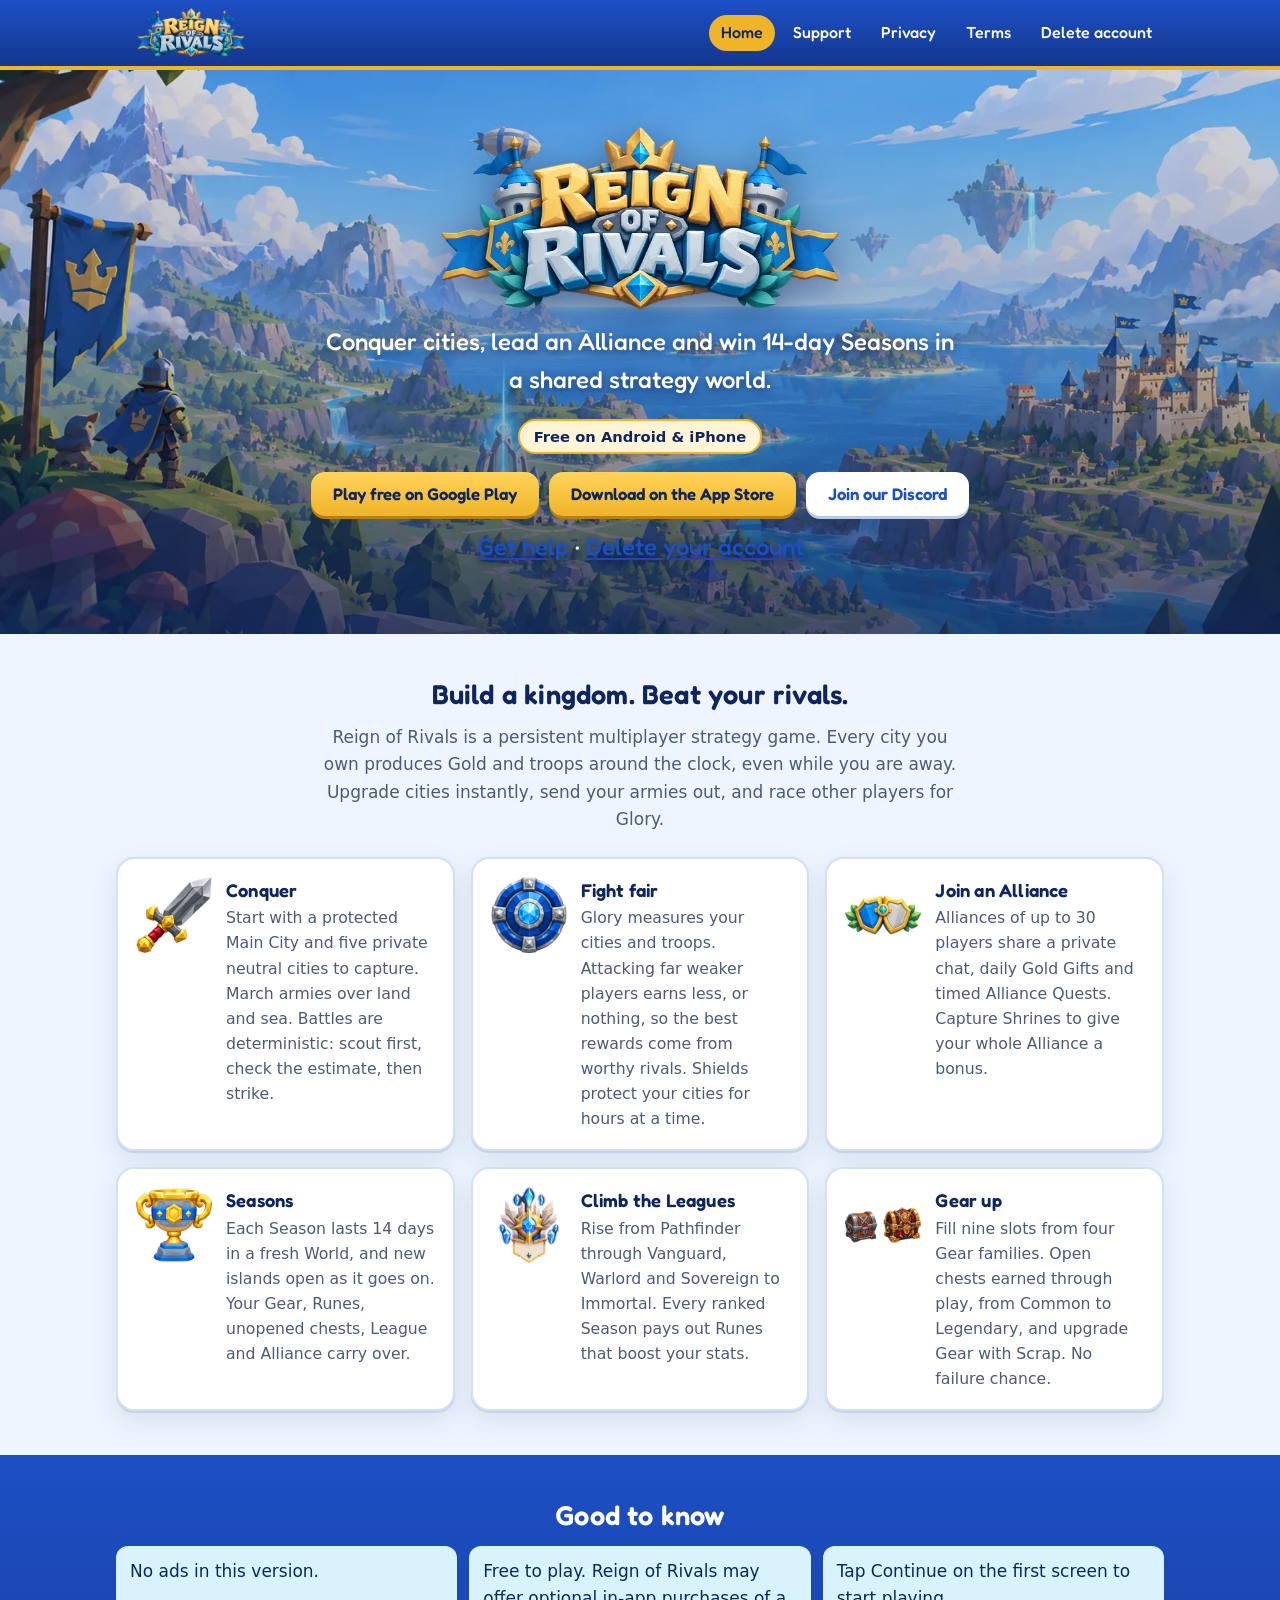
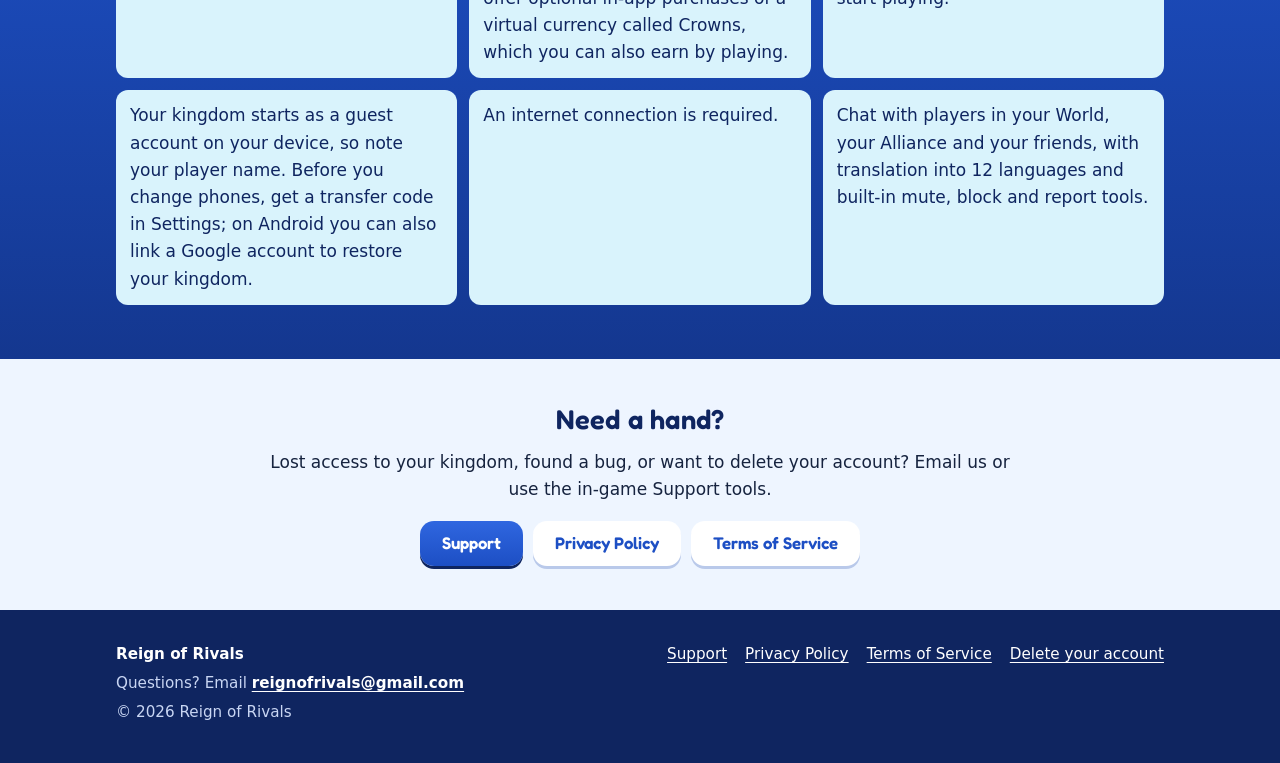
==== commit ff1feded: "Home: iPhone is out, App Store link Co-Authored-By: Claude Opus 5.5 <noreply@anthropic.com>" ====
--- a/index.html
+++ b/index.html
@@ -46,9 +46,10 @@
   <div class="hero-inner">
     <h1 id="hero-title" style="margin:0"><img class="hero-logo" src="assets/img/logo.webp" width="900" height="300" alt="Reign of Rivals"></h1>
     <p class="tag">Conquer cities, lead an Alliance and win 14-day Seasons in a shared strategy world.</p>
-    <span class="pill">Free on Android &middot; iPhone coming soon</span>
+    <span class="pill">Free on Android &amp; iPhone</span>
     <div class="cta">
       <a class="btn btn-gold" href="https://play.google.com/store/apps/details?id=com.reignofrivals.game" rel="noopener">Play free on Google Play</a>
+      <a class="btn btn-gold" href="https://apps.apple.com/app/id6831382891" rel="noopener">Download on the App Store</a>
       <a class="btn btn-light" href="https://discord.gg/gFramWsFrR" rel="noopener">Join our Discord</a>
     </div>
     <p class="tag" style="margin-top:12px"><a href="support">Get help</a> &middot; <a href="delete-account">Delete your account</a></p>
